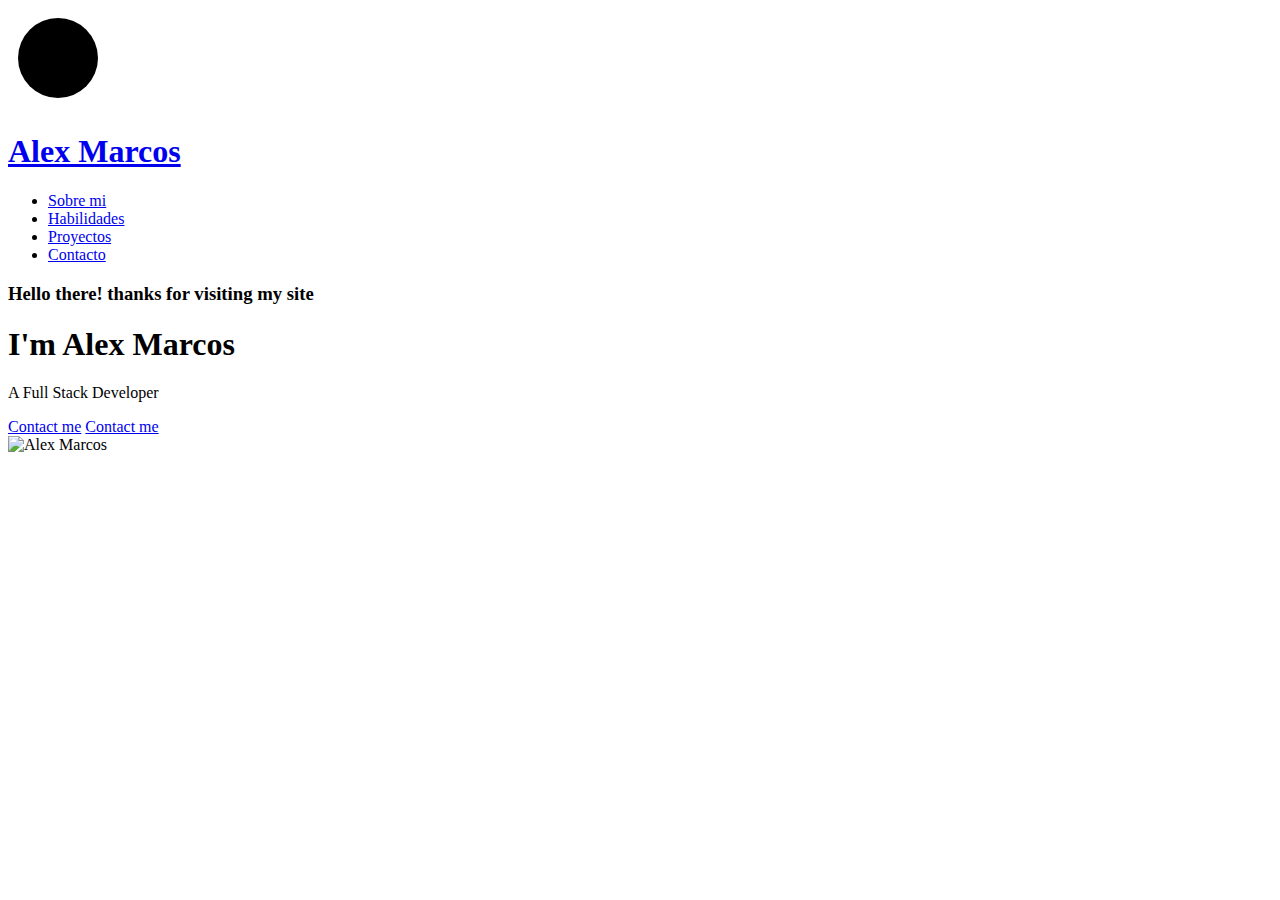
==== src/main/resources/templates/index.html @ 5507f13f "Java Clases" ====
<!DOCTYPE html>
<html lang="es">
<head>
    <meta charset="UTF-8">
    <title>Portfolio Alex Marcos</title>
    <link th:href="@{/css/style.css}" rel="stylesheet">
</head>
<body>
<div class="circulos">
    <svg class="circulos-circulo1" height="100" width="100">
        <circle cx="50" cy="50" r="40"/>
    </svg>
    <svg class="circulos-circulo2" height="100" width="100">
        <circle cx="50" cy="50" r="40" transform="translate(100 100)"/>
    </svg>
</div>

<header class="header">
    <div class="header-logo">
        <h1><a href="#inicio" title="Alex Marcos" class="header__a">Alex Marcos</a></h1>
    </div>
    <nav class="header-nav">
        <ul>
            <li><a href="#sobre-mi">Sobre mi</a></li>
            <li><a href="#habilidades">Habilidades</a></li>
            <li><a href="#proyectos">Proyectos</a></li>
            <li><a href="#contacto">Contacto</a></li>
        </ul>
    </nav>
</header>

<main class="main">

    <div class="inicio" id="inicio">
        <div class="inicio-text">
            <h3 class="incio-text-subtitle">Hello there! thanks for visiting my site</h3>
            <h1 class="inicio-text-title">I'm Alex Marcos</h1>
            <p class="inicio-text-description">A Full Stack Developer</p>
            <div>
                <a href="#contacto" class="inicio-text-button">Contact me</a>
                <a href="#contacto" class="inicio-text-button">Contact me</a>
            </div>
        </div>
        <div class="inicio-img">
            <img th:src="@{}" alt="Alex Marcos" class="inicio-img__img">
        </div>
    </div>

    <div class="">

    </div>
</main>
</body>
</html>
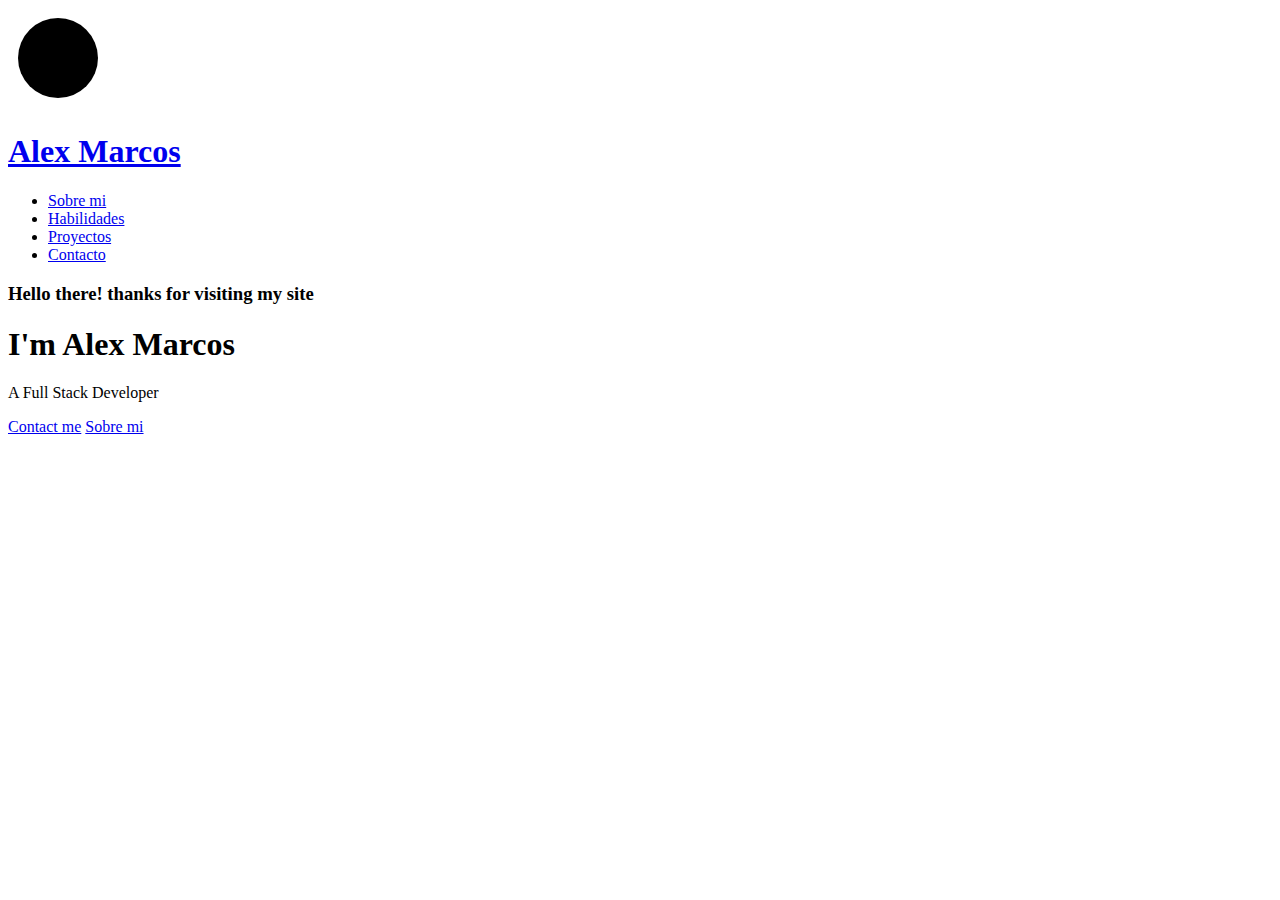
==== commit e8c78346: "web update" ====
--- a/src/main/resources/templates/index.html
+++ b/src/main/resources/templates/index.html
@@ -7,10 +7,10 @@
 </head>
 <body>
 <div class="circulos">
-    <svg class="circulos-circulo1" height="100" width="100">
+    <svg class="circulo circulo1" height="100" width="100">
         <circle cx="50" cy="50" r="40"/>
     </svg>
-    <svg class="circulos-circulo2" height="100" width="100">
+    <svg class="circulo circulo2" height="100" width="100">
         <circle cx="50" cy="50" r="40" transform="translate(100 100)"/>
     </svg>
 </div>
@@ -38,15 +38,14 @@
             <p class="inicio-text-description">A Full Stack Developer</p>
             <div>
                 <a href="#contacto" class="inicio-text-button">Contact me</a>
-                <a href="#contacto" class="inicio-text-button">Contact me</a>
+                <a href="#sobre-mi" class="inicio-text-button">Sobre mi</a>
             </div>
         </div>
         <div class="inicio-img">
-            <img th:src="@{}" alt="Alex Marcos" class="inicio-img__img">
         </div>
     </div>
 
-    <div class="">
+    <div class=""
 
     </div>
 </main>
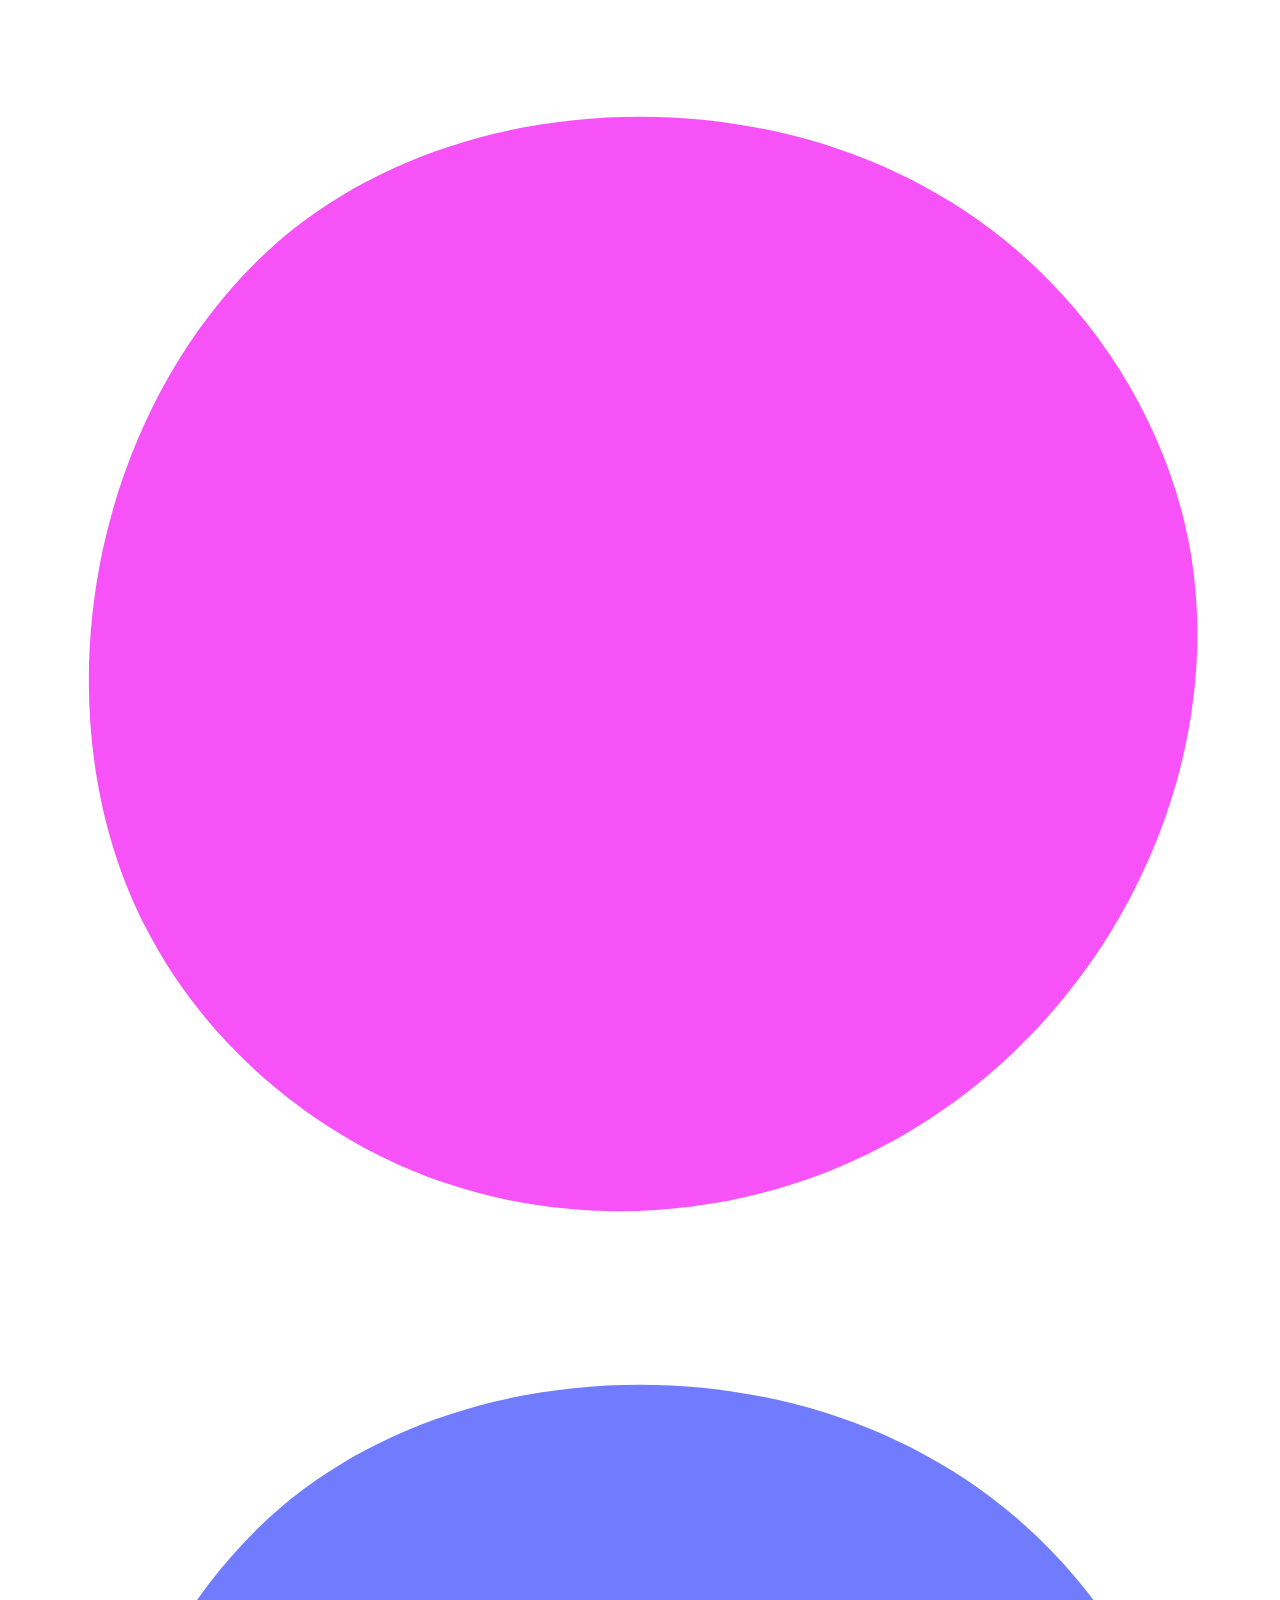
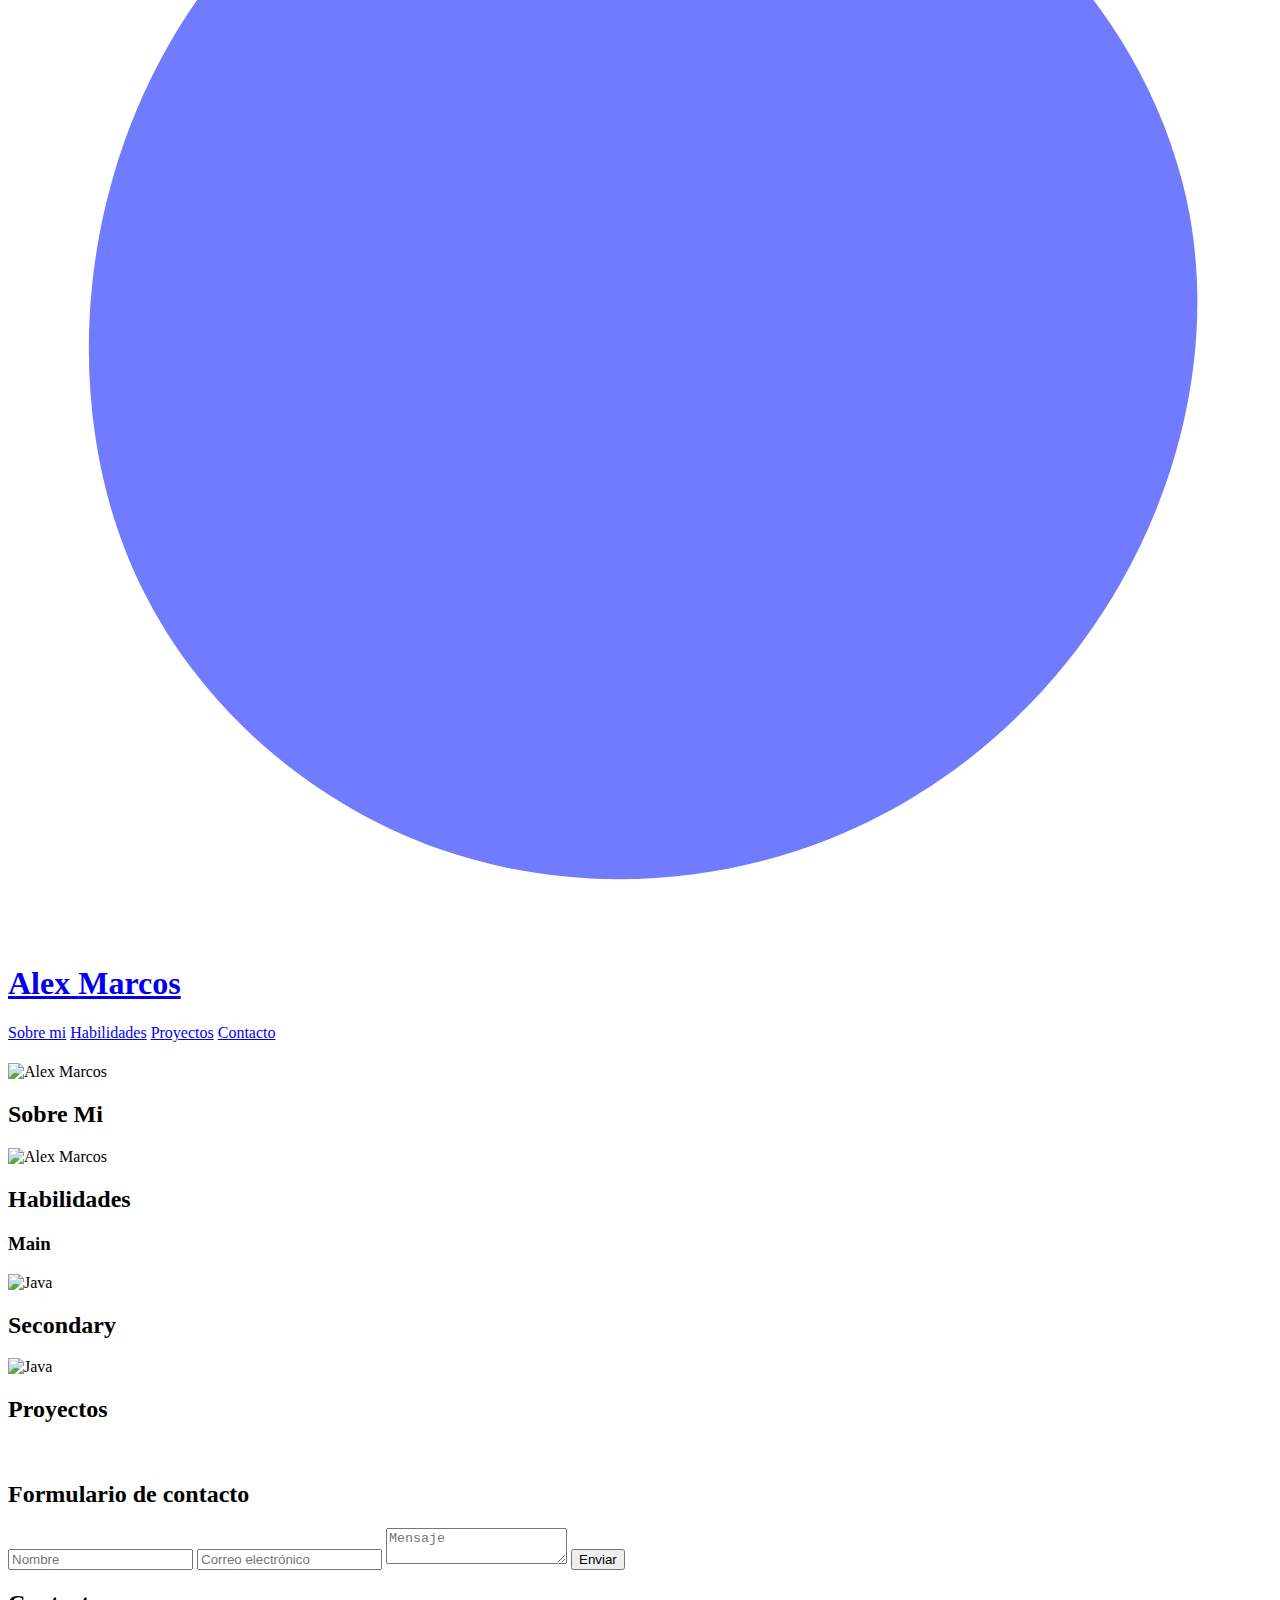
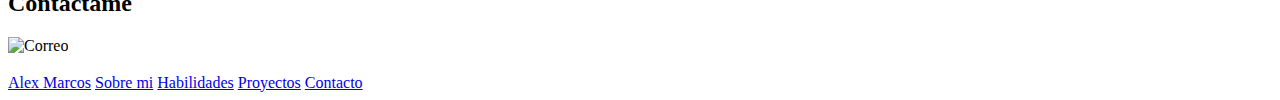
==== commit edc84603: "upgrades" ====
--- a/src/main/resources/templates/index.html
+++ b/src/main/resources/templates/index.html
@@ -1,53 +1,134 @@
 <!DOCTYPE html>
-<html lang="es">
+<html lang="es" xmlns:th="http://www.thymeleaf.org">
 <head>
     <meta charset="UTF-8">
-    <title>Portfolio Alex Marcos</title>
+    <title>Alex Marcos</title>
     <link th:href="@{/css/style.css}" rel="stylesheet">
+    <link rel="preconnect" href="https://fonts.googleapis.com">
+    <link rel="preconnect" href="https://fonts.gstatic.com" crossorigin>
+    <link href="https://fonts.googleapis.com/css2?family=Cabin:wght@400;500;600;700&display=swap" rel="stylesheet">
 </head>
 <body>
 <div class="circulos">
-    <svg class="circulo circulo1" height="100" width="100">
-        <circle cx="50" cy="50" r="40"/>
+    <svg class="circulo circulo1" viewBox="0 0 200 200" xmlns="http://www.w3.org/2000/svg">
+        <path fill="#F652F8"
+              d="M55.6,-64.9C71.4,-53,83.2,-34.8,86.9,-15.1C90.6,4.6,86.2,25.9,75.9,43.8C65.6,61.8,49.3,76.3,30,84C10.7,91.7,-11.7,92.6,-31.5,85.7C-51.3,78.8,-68.5,64.2,-78,45.9C-87.5,27.7,-89.3,5.8,-85,-14.3C-80.6,-34.4,-70.1,-52.8,-55,-64.9C-39.8,-77,-19.9,-82.8,0,-82.8C19.9,-82.8,39.8,-76.9,55.6,-64.9Z"
+              transform="translate(100 100)"/>
     </svg>
-    <svg class="circulo circulo2" height="100" width="100">
-        <circle cx="50" cy="50" r="40" transform="translate(100 100)"/>
+    <svg class="circulo circulo2" viewBox="0 0 200 200" xmlns="http://www.w3.org/2000/svg">
+        <path fill="#707BFE"
+              d="M55.6,-64.9C71.4,-53,83.2,-34.8,86.9,-15.1C90.6,4.6,86.2,25.9,75.9,43.8C65.6,61.8,49.3,76.3,30,84C10.7,91.7,-11.7,92.6,-31.5,85.7C-51.3,78.8,-68.5,64.2,-78,45.9C-87.5,27.7,-89.3,5.8,-85,-14.3C-80.6,-34.4,-70.1,-52.8,-55,-64.9C-39.8,-77,-19.9,-82.8,0,-82.8C19.9,-82.8,39.8,-76.9,55.6,-64.9Z"
+              transform="translate(100 100)"/>
     </svg>
 </div>
 
-<header class="header">
+<header>
     <div class="header-logo">
-        <h1><a href="#inicio" title="Alex Marcos" class="header__a">Alex Marcos</a></h1>
+        <h1><a href="#inicio" title="Alex Marcos" class="header__a">Alex <span>Marcos</span></a></h1>
     </div>
-    <nav class="header-nav">
-        <ul>
-            <li><a href="#sobre-mi">Sobre mi</a></li>
-            <li><a href="#habilidades">Habilidades</a></li>
-            <li><a href="#proyectos">Proyectos</a></li>
-            <li><a href="#contacto">Contacto</a></li>
-        </ul>
-    </nav>
+    <div class="header-nav">
+        <a href="#sobre-mi">Sobre mi</a>
+        <a href="#habilidades">Habilidades</a>
+        <a href="#proyectos">Proyectos</a>
+        <a href="#contacto">Contacto</a>
+    </div>
 </header>
 
 <main class="main">
 
-    <div class="inicio" id="inicio">
+    <section class="inicio" id="inicio" th:each="inicio : ${inicio}">
         <div class="inicio-text">
-            <h3 class="incio-text-subtitle">Hello there! thanks for visiting my site</h3>
-            <h1 class="inicio-text-title">I'm Alex Marcos</h1>
-            <p class="inicio-text-description">A Full Stack Developer</p>
-            <div>
-                <a href="#contacto" class="inicio-text-button">Contact me</a>
-                <a href="#sobre-mi" class="inicio-text-button">Sobre mi</a>
+            <h3 class="inicio-text-subtitle" th:text="${inicio.subtitle}"></h3>
+            <h1 class="inicio-text-title" th:text="${inicio.title}"></h1>
+            <p class="inicio-text-description" th:text="${inicio.description}"></p>
+            <div class="inicio-buttons">
+                <a href="#contacto" class="inicio-button" th:text="${inicio.boton1}"></a>
+                <a href="#sobre-mi" class="inicio-button-border" th:text="${inicio.boton2}"></a>
             </div>
         </div>
         <div class="inicio-img">
+            <img th:src="${inicio.image}" alt="Alex Marcos">
         </div>
-    </div>
+    </section>
 
-    <div class=""
+    <section class="sobre-mi" id="sobre-mi">
+        <h2 class="sobre-mi-tittle">Sobre Mi</h2>
+        <div class="sobre-mi-container" th:each="aboutme : ${aboutme}">
+            <div class="sobre-mi-img">
+                <img th:src="${aboutme.image}" alt="Alex Marcos">
+            </div>
+            <div class="sobre-mi-text">
+                <p class="sobre-mi-text-descripcion" th:text="${aboutme.description}"></p>
+            </div>
+        </div>
+    </section>
 
-    </div>
+    <section class="habilidades" id="habilidades">
+        <h2 class="habilidades-tittle">Habilidades</h2>
+        <h3 class="habilidades-subtittle">Main</h3>
+        <div class="habilidades-container-main">
+            <div class="habilidades-card" th:each="skillMain : ${skillmain}">
+                <img th:src="${skillMain.image}" alt="Java">
+                <h3 th:text="${skillMain.title}"></h3>
+                <p th:text="${skillMain.imageDescription}"></p>
+            </div>
+        </div>
+            <h2 class="habilidades-subtittle">Secondary</h2>
+        <div class="habilidades-container-secondary">
+            <div class="habilidades-card" th:each="skillsSecondary : ${skillsecondary}">
+                <img th:src="${skillsSecondary.image}" alt="Java">
+                <h3 th:text="${skillsSecondary.title}"></h3>
+                <p th:text="${skillsSecondary.imageDescription}"></p>
+            </div>
+        </div>
+    </section>
+
+    <section class="proyectos" id="proyectos">
+        <h2 class="proyectos-tittle">Proyectos</h2>
+        <div class="proyectos-container">
+            <div class="proyectos-card" th:each="project : ${project}">
+                <img th:src="${project.image}" th:alt="${project.title}">
+                <h3 th:text="${project.title}"></h3>
+                <p th:text="${project.description}"></p>
+            </div>
+        </div>
+    </section>
+
+    <section class="form-contacto" id="contacto">
+        <h2 class="form-contacto-tittle">Formulario de contacto</h2>
+        <form action="/saveUser" method="post">
+            <label class="form-contacto-input">
+                <input type="text" name="name" placeholder="Nombre" required>
+            </label>
+            <label class="form-contacto-input">
+                <input type="email" name="email" placeholder="Correo electrónico" required>
+            </label>
+            <label class="form-contacto-input">
+                <textarea name="message" placeholder="Mensaje" required></textarea>
+            </label>
+            <label class="form-contacto-input">
+                <button class="form-contacto-btn" type="submit">Enviar</button>
+            </label>
+        </form>
+    </section>
+
+    <footer class="contacto">
+        <h2 class="contacto-tittle">Contactame</h2>
+        <div class="contacto-container">
+            <div class="contacto-card" th:each="contact : ${contact}">
+                <img th:src="${contact.img}" alt="Correo">
+                <h3 th:text="${contact.text}"></h3>
+            </div>
+        </div>
+        <div class="footer-nav">
+            <a href="#inicio">Alex <span>Marcos</span></a>
+            <a href="#sobre-mi">Sobre mi</a>
+            <a href="#habilidades">Habilidades</a>
+            <a href="#proyectos">Proyectos</a>
+            <a href="#contacto">Contacto</a>
+        </div>
+    </footer>
+
 </main>
 </body>
 </html>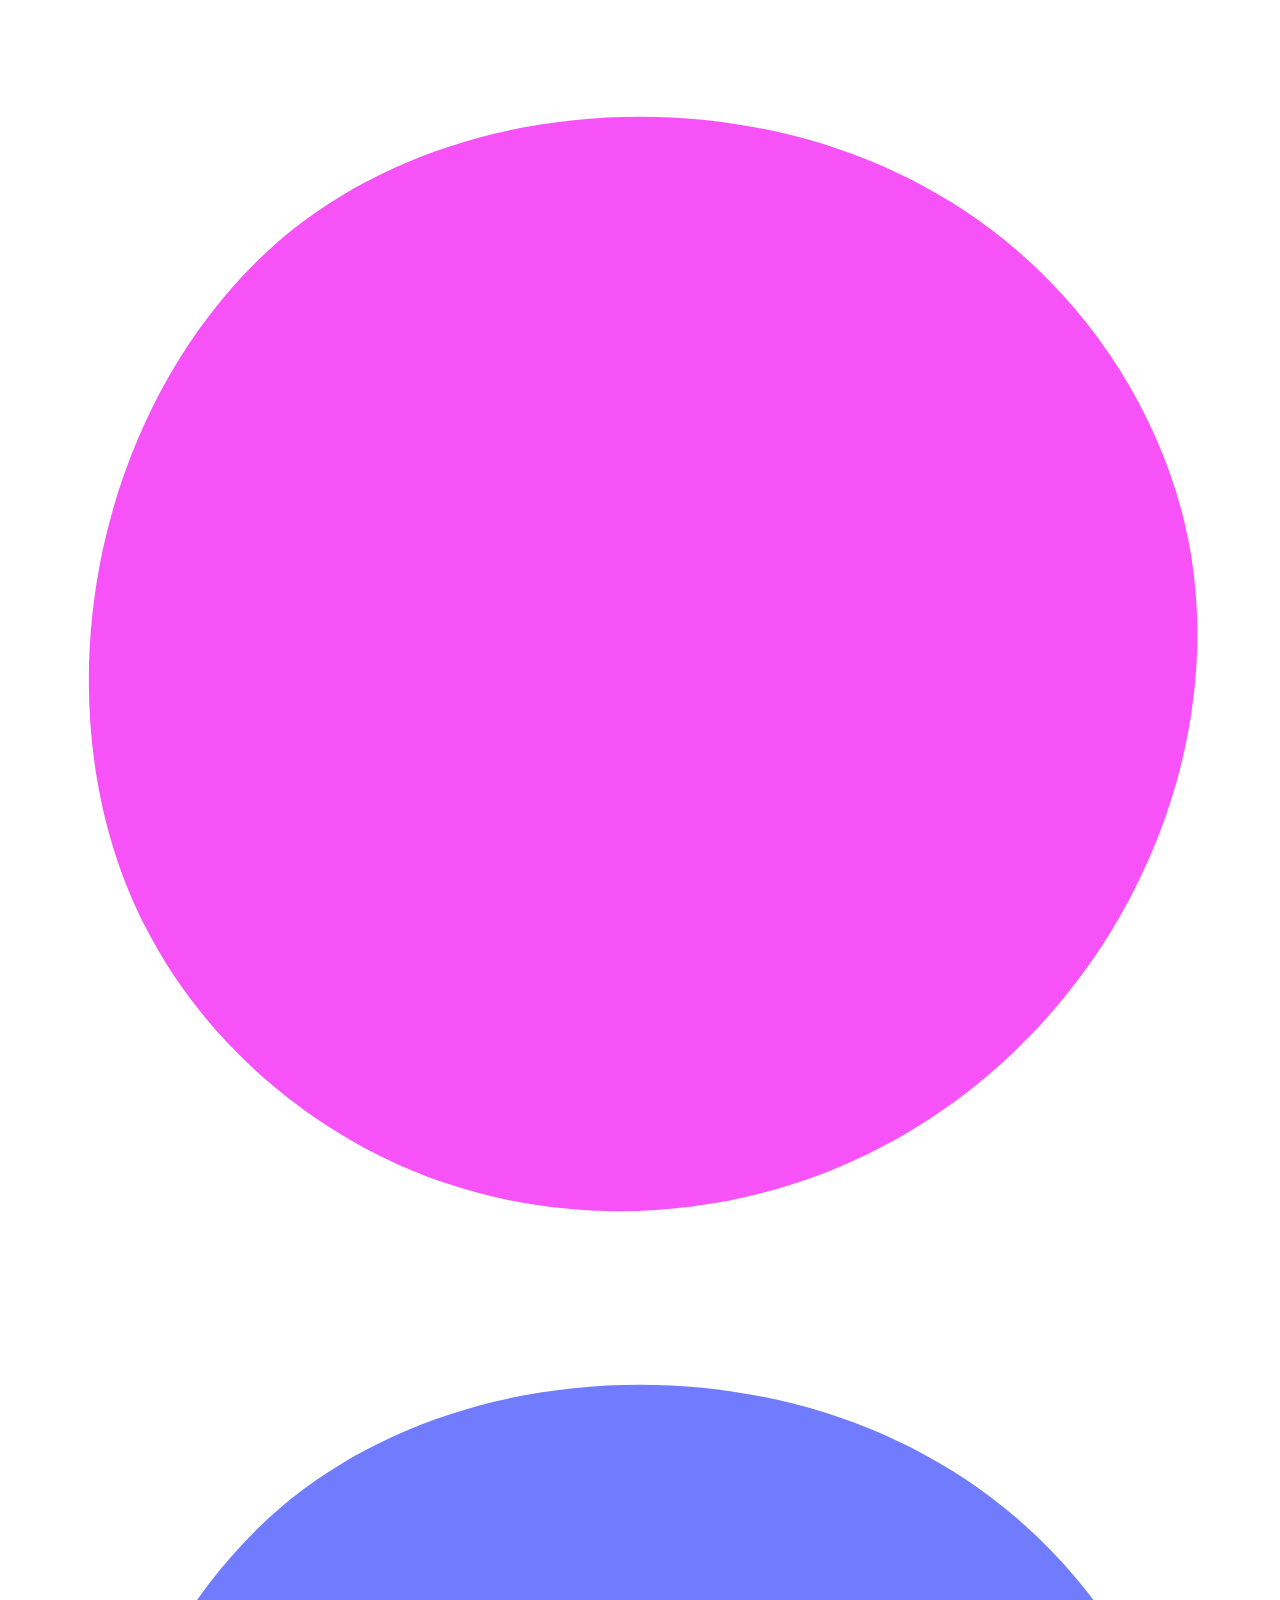
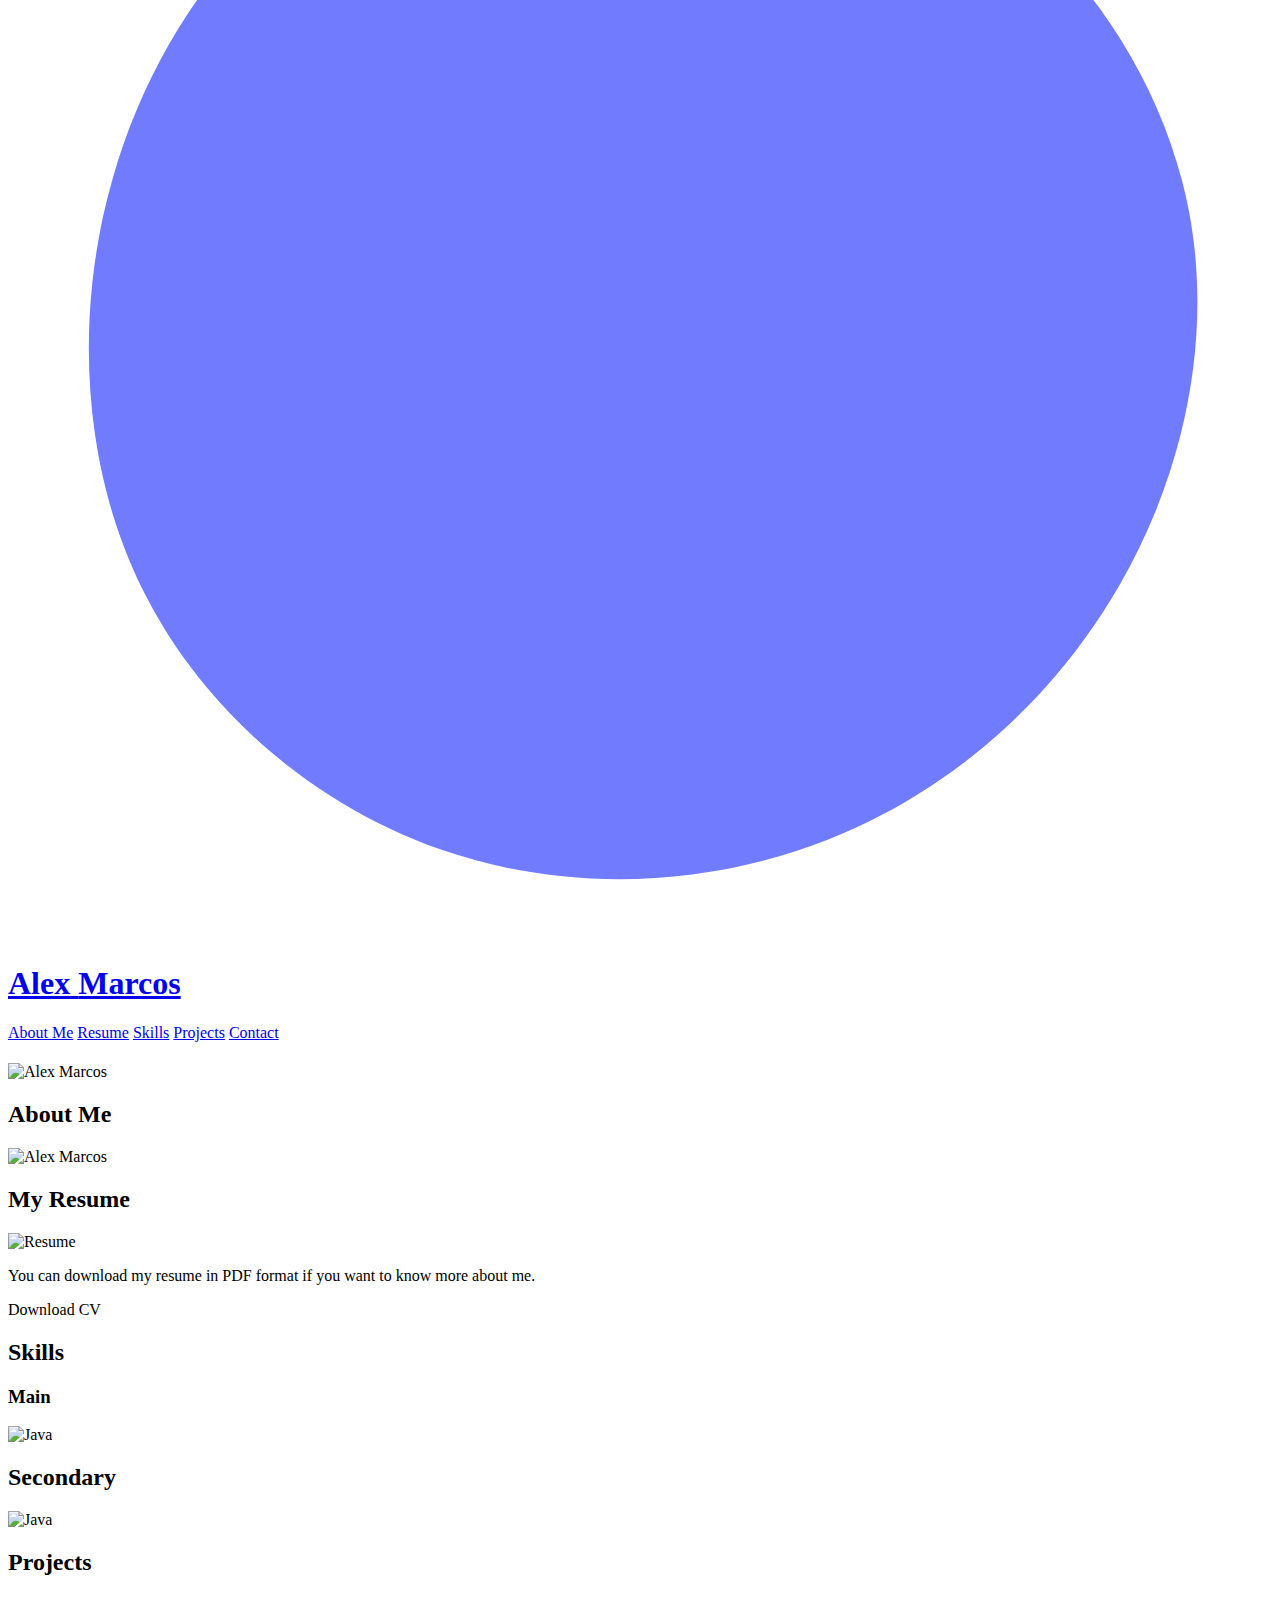
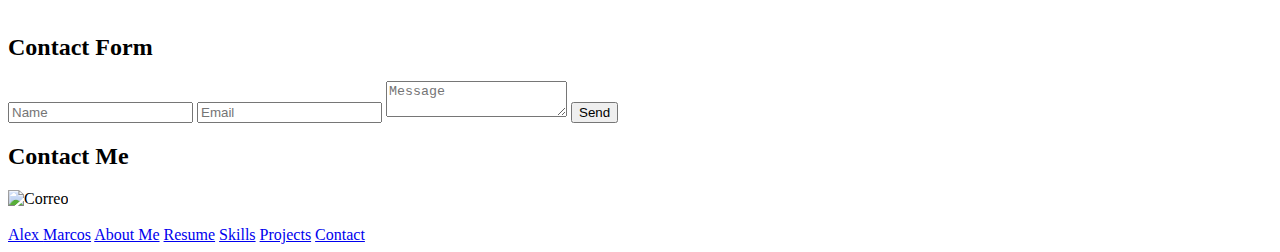
==== commit 7af4f961: "upgrades" ====
--- a/src/main/resources/templates/index.html
+++ b/src/main/resources/templates/index.html
@@ -4,6 +4,7 @@
     <meta charset="UTF-8">
     <title>Alex Marcos</title>
     <link th:href="@{/css/style.css}" rel="stylesheet">
+    <script th:src="@{/js/script.js}"></script>
     <link rel="preconnect" href="https://fonts.googleapis.com">
     <link rel="preconnect" href="https://fonts.gstatic.com" crossorigin>
     <link href="https://fonts.googleapis.com/css2?family=Cabin:wght@400;500;600;700&display=swap" rel="stylesheet">
@@ -27,10 +28,11 @@
         <h1><a href="#inicio" title="Alex Marcos" class="header__a">Alex <span>Marcos</span></a></h1>
     </div>
     <div class="header-nav">
-        <a href="#sobre-mi">Sobre mi</a>
-        <a href="#habilidades">Habilidades</a>
-        <a href="#proyectos">Proyectos</a>
-        <a href="#contacto">Contacto</a>
+        <a href="#sobre-mi">About Me</a>
+        <a href="#pdf">Resume</a>
+        <a href="#habilidades">Skills</a>
+        <a href="#proyectos">Projects</a>
+        <a href="#contacto">Contact</a>
     </div>
 </header>
 
@@ -42,8 +44,8 @@
             <h1 class="inicio-text-title" th:text="${inicio.title}"></h1>
             <p class="inicio-text-description" th:text="${inicio.description}"></p>
             <div class="inicio-buttons">
-                <a href="#contacto" class="inicio-button" th:text="${inicio.boton1}"></a>
-                <a href="#sobre-mi" class="inicio-button-border" th:text="${inicio.boton2}"></a>
+                <a href="#sobre-mi" class="inicio-button" th:text="${inicio.boton1}"></a>
+                <a href="#contacto" class="inicio-button-border" th:text="${inicio.boton2}"></a>
             </div>
         </div>
         <div class="inicio-img">
@@ -52,7 +54,7 @@
     </section>
 
     <section class="sobre-mi" id="sobre-mi">
-        <h2 class="sobre-mi-tittle">Sobre Mi</h2>
+        <h2 class="sobre-mi-tittle">About Me</h2>
         <div class="sobre-mi-container" th:each="aboutme : ${aboutme}">
             <div class="sobre-mi-img">
                 <img th:src="${aboutme.image}" alt="Alex Marcos">
@@ -63,8 +65,22 @@
         </div>
     </section>
 
+    <section class="pdf" id="pdf">
+        <h2 class="pdf-tittle">My Resume</h2>
+        <div class="pdf-container" th:each="curriculum : ${curriculum}">
+            <div class="pdf-img">
+                <img th:src="${curriculum.img}" alt="Resume">
+            </div>
+            <div class="pdf-text">
+                <p class="pdf-text-description">You can download my resume in PDF format if you want to know more about
+                    me.</p>
+                <a th:href="@{/downloadFile(id=${curriculum.id})}" class="pdf-button">Download CV</a>
+            </div>
+        </div>
+    </section>
+
     <section class="habilidades" id="habilidades">
-        <h2 class="habilidades-tittle">Habilidades</h2>
+        <h2 class="habilidades-tittle">Skills</h2>
         <h3 class="habilidades-subtittle">Main</h3>
         <div class="habilidades-container-main">
             <div class="habilidades-card" th:each="skillMain : ${skillmain}">
@@ -73,7 +89,7 @@
                 <p th:text="${skillMain.imageDescription}"></p>
             </div>
         </div>
-            <h2 class="habilidades-subtittle">Secondary</h2>
+        <h2 class="habilidades-subtittle">Secondary</h2>
         <div class="habilidades-container-secondary">
             <div class="habilidades-card" th:each="skillsSecondary : ${skillsecondary}">
                 <img th:src="${skillsSecondary.image}" alt="Java">
@@ -84,7 +100,7 @@
     </section>
 
     <section class="proyectos" id="proyectos">
-        <h2 class="proyectos-tittle">Proyectos</h2>
+        <h2 class="proyectos-tittle">Projects</h2>
         <div class="proyectos-container">
             <div class="proyectos-card" th:each="project : ${project}">
                 <img th:src="${project.image}" th:alt="${project.title}">
@@ -95,37 +111,39 @@
     </section>
 
     <section class="form-contacto" id="contacto">
-        <h2 class="form-contacto-tittle">Formulario de contacto</h2>
+        <h2 class="form-contacto-tittle">Contact Form</h2>
         <form action="/saveUser" method="post">
             <label class="form-contacto-input">
-                <input type="text" name="name" placeholder="Nombre" required>
+                <input type="text" name="name" placeholder="Name" required>
             </label>
             <label class="form-contacto-input">
-                <input type="email" name="email" placeholder="Correo electrónico" required>
+                <input type="email" name="email" placeholder="Email" required>
             </label>
             <label class="form-contacto-input">
-                <textarea name="message" placeholder="Mensaje" required></textarea>
+                <textarea name="message" placeholder="Message" required></textarea>
             </label>
             <label class="form-contacto-input">
-                <button class="form-contacto-btn" type="submit">Enviar</button>
+                <button class="form-contacto-btn" type="submit">Send</button>
             </label>
         </form>
     </section>
 
     <footer class="contacto">
-        <h2 class="contacto-tittle">Contactame</h2>
+        <h2 class="contacto-tittle">Contact Me</h2>
         <div class="contacto-container">
-            <div class="contacto-card" th:each="contact : ${contact}">
+            <div class="contacto-card" th:each="contact : ${contact}" th:attr="data-link=${contact.link}"
+                 onclick="redirigir(this.getAttribute('data-link'))" style="cursor:pointer;">
                 <img th:src="${contact.img}" alt="Correo">
                 <h3 th:text="${contact.text}"></h3>
             </div>
         </div>
         <div class="footer-nav">
             <a href="#inicio">Alex <span>Marcos</span></a>
-            <a href="#sobre-mi">Sobre mi</a>
-            <a href="#habilidades">Habilidades</a>
-            <a href="#proyectos">Proyectos</a>
-            <a href="#contacto">Contacto</a>
+            <a href="#sobre-mi">About Me</a>
+            <a href="#pdf">Resume</a>
+            <a href="#habilidades">Skills</a>
+            <a href="#proyectos">Projects</a>
+            <a href="#contacto">Contact</a>
         </div>
     </footer>
 
